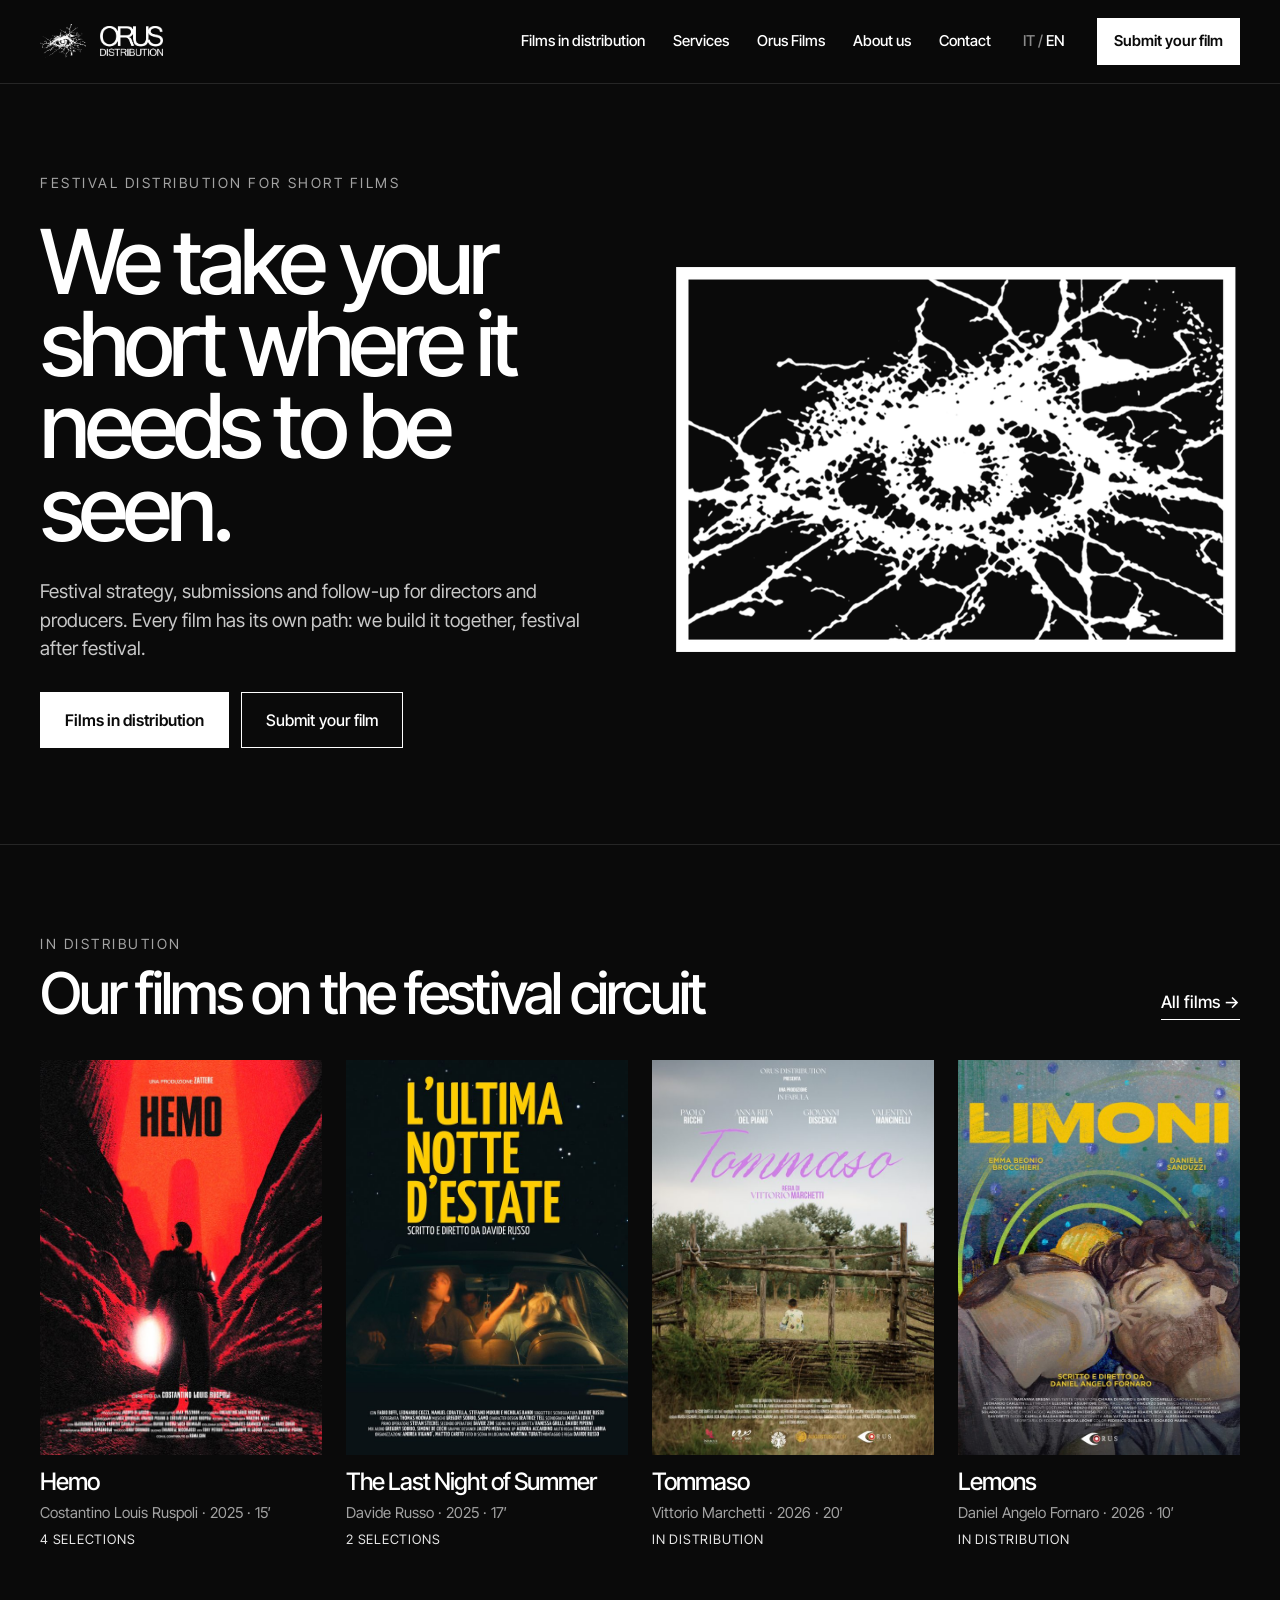
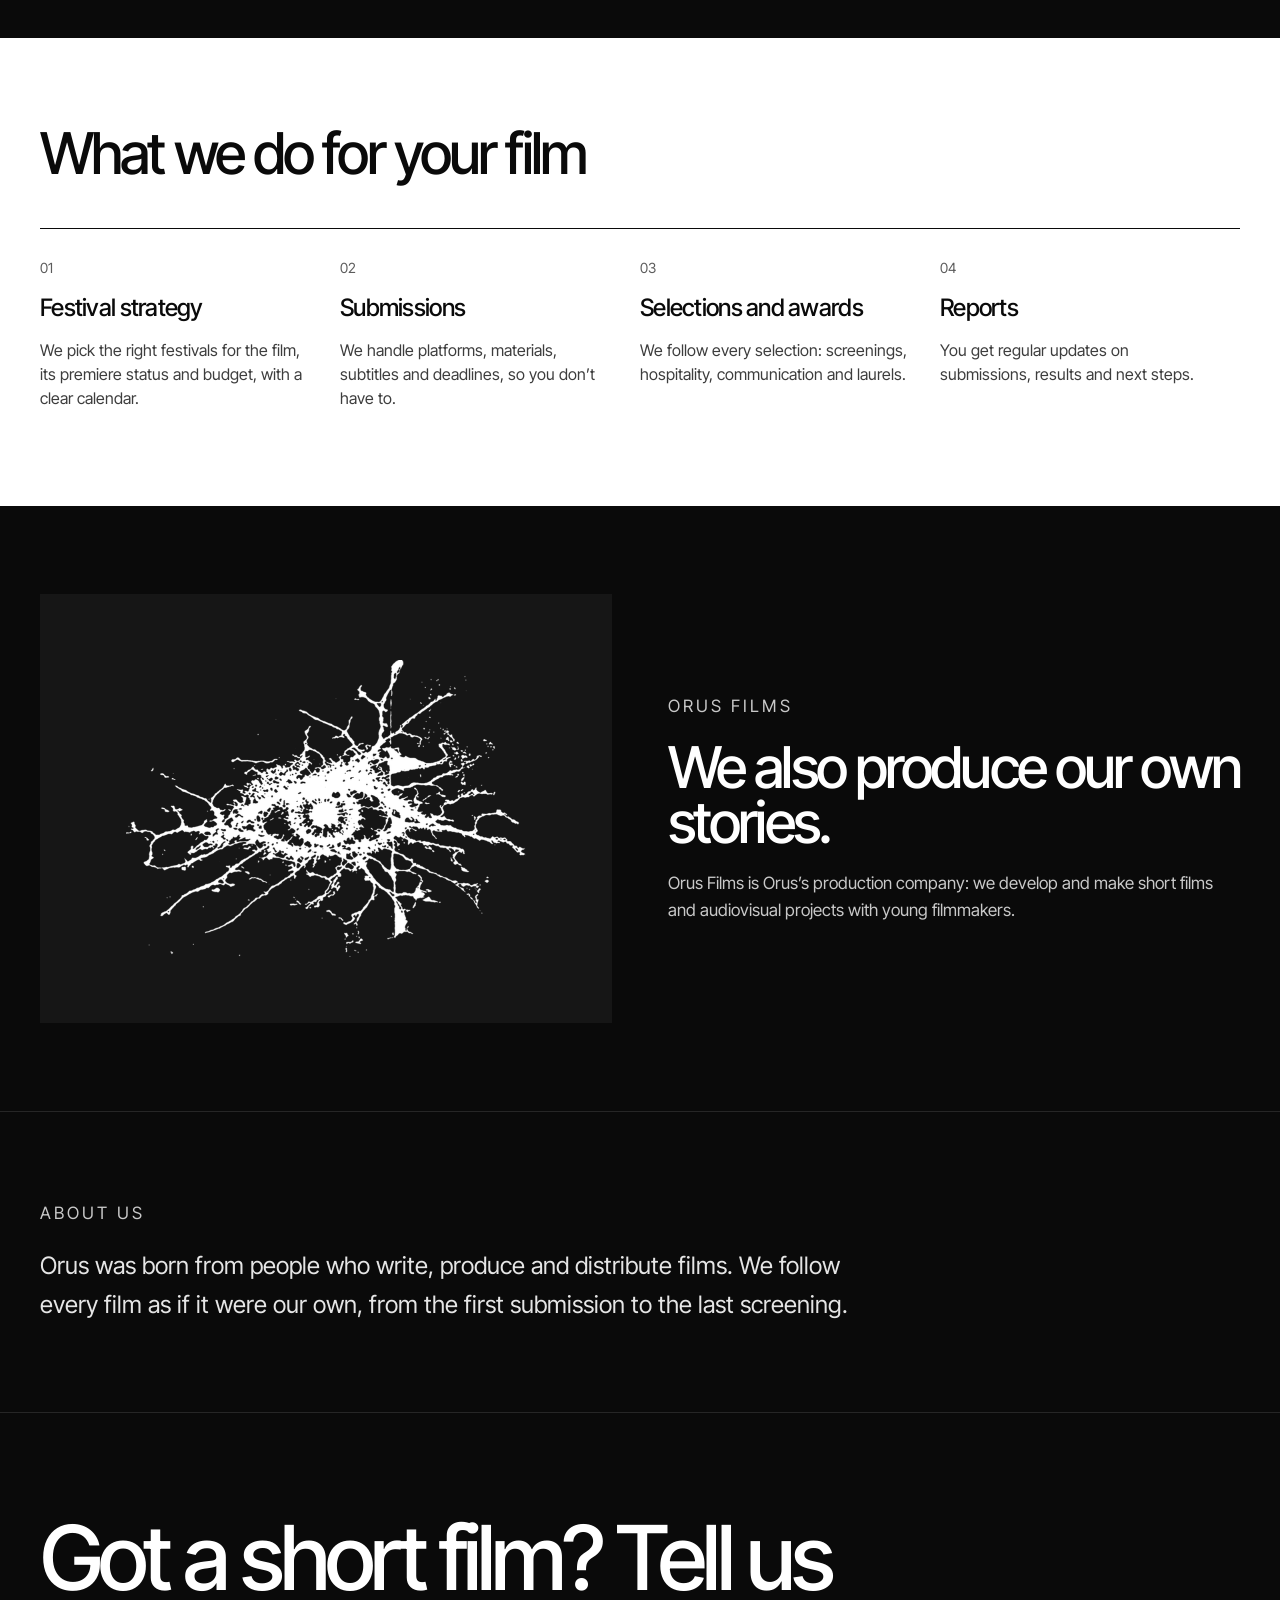
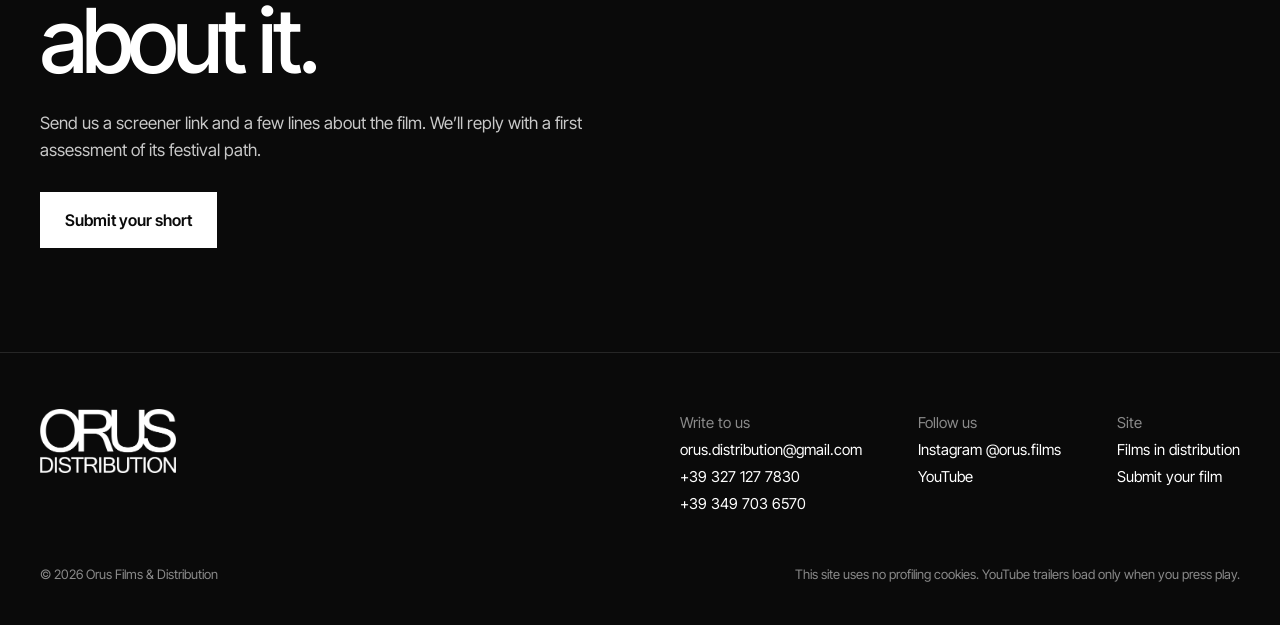
==== index.html @ bb4583cf "Add files via upload" ====
<!DOCTYPE html>
<html lang="it">
<head>
<meta charset="utf-8">
<meta name="viewport" content="width=device-width, initial-scale=1">
<title>Orus Distribution – Distribuzione festivaliera di cortometraggi</title>
<meta name="description" content="Orus Distribution accompagna i cortometraggi nei festival in Italia e all’estero: strategia, iscrizioni, selezioni e report.">
<meta property="og:title" content="Orus Distribution – Distribuzione festivaliera di cortometraggi">
<meta property="og:description" content="Orus Distribution accompagna i cortometraggi nei festival in Italia e all’estero: strategia, iscrizioni, selezioni e report.">
<meta property="og:image" content="img/anteprima-social.jpg">
<meta property="og:type" content="website">
<meta name="theme-color" content="#0A0A0A">
<link rel="icon" href="img/icona.png">
<link rel="apple-touch-icon" href="img/apple-touch-icon.png">
<link rel="preconnect" href="https://fonts.googleapis.com">
<link rel="preconnect" href="https://fonts.gstatic.com" crossorigin>
<link href="https://fonts.googleapis.com/css2?family=Inter+Tight:wght@400;500;600&display=swap" rel="stylesheet">
<link rel="stylesheet" href="css/stile.css">
<script src="js/sito.js" defer></script>
</head>
<body>
<header class="testata">
  <div class="contenitore">
    <a class="marchio" href="index.html" aria-label="Orus Distribution, home">
      <img class="occhio" src="img/occhio.png" alt="">
      <img class="scritta" src="img/logo-scritta.png" alt="Orus Distribution">
    </a>
    <button class="apri-menu" type="button" aria-expanded="false" aria-controls="menu" data-t="menu">Menu</button>
    <nav class="menu" id="menu" aria-label="Menu principale">
      <a href="progetti.html" data-t="menu_progetti">Progetti in distribuzione</a>
      <a href="index.html#servizi" data-t="menu_servizi">Servizi</a>
      <a href="index.html#orus-films" data-t="menu_films">Orus Films</a>
      <a href="index.html#chi-siamo" data-t="menu_chi">Chi siamo</a>
      <a href="#contatti" data-t="menu_contatti">Contatti</a>
      <button class="lingua" type="button"><b>IT</b> / EN</button>
      <a class="pulsante piccolo" href="https://docs.google.com/forms/d/e/1FAIpQLSfGQFNwrbSfHFvVYClT97Hg_4LafMhqb1AuNEmvhgbYvV4lTQ/viewform" target="_blank" rel="noopener" data-t="menu_invia">Invia il tuo corto</a>
    </nav>
  </div>
</header>

<main>
  <section class="contenitore apertura">
    <div class="testi">
      <p class="occhiello" data-t="home_occhiello">Distribuzione festivaliera di cortometraggi</p>
      <h1 class="titolo-xl" data-t="home_titolo">Portiamo il tuo corto dove deve essere visto.</h1>
      <p class="testo-grande" data-t="home_testo">Strategia festival, iscrizioni e follow-up per registi e produzioni.</p>
      <div class="pulsanti">
        <a class="pulsante" href="progetti.html" data-t="menu_progetti">Progetti in distribuzione</a>
        <a class="pulsante vuoto" href="https://docs.google.com/forms/d/e/1FAIpQLSfGQFNwrbSfHFvVYClT97Hg_4LafMhqb1AuNEmvhgbYvV4lTQ/viewform" target="_blank" rel="noopener" data-t="menu_invia">Invia il tuo corto</a>
      </div>
    </div>
    <img class="logo" src="img/logo-riquadro.png" alt="Logo Orus">
  </section>

  <section class="sezione">
    <div class="contenitore">
      <div class="intestazione-griglia">
        <div>
          <p class="occhiello" data-t="home_in_distr">In distribuzione</p>
          <h2 class="titolo-l" data-t="home_in_distr_titolo">I nostri film nei festival</h2>
        </div>
        <a class="link-sottolineato" href="progetti.html" data-t="home_tutti">Tutti i progetti →</a>
      </div>
      <div class="griglia" id="progetti-home"></div>
    </div>
  </section>

  <section class="sezione chiara" id="servizi">
    <div class="contenitore">
      <h2 class="titolo-l" style="max-width:900px" data-t="servizi_titolo">Cosa facciamo per il tuo film</h2>
      <div class="servizi">
        <div><span>01</span><h3 data-t="s1_t">Strategia festival</h3><p data-t="s1_p"></p></div>
        <div><span>02</span><h3 data-t="s2_t">Iscrizioni</h3><p data-t="s2_p"></p></div>
        <div><span>03</span><h3 data-t="s3_t">Selezioni e premi</h3><p data-t="s3_p"></p></div>
        <div><span>04</span><h3 data-t="s4_t">Report</h3><p data-t="s4_p"></p></div>
      </div>
    </div>
  </section>

  <section class="sezione" id="orus-films" style="border-top:0">
    <div class="contenitore due-colonne">
      <div class="riquadro-logo"><img src="img/occhio.png" alt=""></div>
      <div class="colonna">
        <p class="occhiello">Orus Films</p>
        <h2 class="titolo-l" data-t="films_titolo">Produciamo anche le nostre storie.</h2>
        <p data-t="films_testo"></p>
      </div>
    </div>
  </section>

  <section class="sezione" id="chi-siamo">
    <div class="contenitore"><div class="colonna" style="max-width:900px">
      <p class="occhiello" data-t="chi_titolo">Chi siamo</p>
      <p class="testo-grande" style="max-width:820px;font-size:24px;color:#E5E5E5" data-t="chi_testo"></p>
    </div></div>
  </section>

  <section class="sezione">
    <div class="contenitore colonna" style="gap:28px;padding-top:104px;padding-bottom:104px">
      <h2 class="titolo-xl" style="max-width:1000px" data-t="invia_titolo">Hai un cortometraggio? Raccontacelo.</h2>
      <p class="testo-grande" data-t="invia_testo"></p>
      <div><a class="pulsante" href="https://docs.google.com/forms/d/e/1FAIpQLSfGQFNwrbSfHFvVYClT97Hg_4LafMhqb1AuNEmvhgbYvV4lTQ/viewform" target="_blank" rel="noopener" data-t="invia_pulsante">Proponi il tuo corto</a></div>
    </div>
  </section>
</main>
<footer class="piede" id="contatti">
  <div class="contenitore">
    <div class="righe">
      <img class="logo-piede" src="img/logo-scritta.png" alt="Orus Distribution">
      <div class="colonne">
        <div>
          <span class="etichetta" data-t="piede_scrivici">Scrivici</span>
          <a href="mailto:orus.distribution@gmail.com">orus.distribution@gmail.com</a>
          <a href="tel:+393271277830">+39 327 127 7830</a>
          <a href="tel:+393497036570">+39 349 703 6570</a>
        </div>
        <div>
          <span class="etichetta" data-t="piede_seguici">Seguici</span>
          <a href="https://www.instagram.com/orus.films/" target="_blank" rel="noopener">Instagram @orus.films</a>
          <a href="https://www.youtube.com/@orusfilmaking8662" target="_blank" rel="noopener">YouTube</a>
        </div>
        <div>
          <span class="etichetta" data-t="piede_sito">Sito</span>
          <a href="progetti.html" data-t="menu_progetti">Progetti in distribuzione</a>
          <a href="https://docs.google.com/forms/d/e/1FAIpQLSfGQFNwrbSfHFvVYClT97Hg_4LafMhqb1AuNEmvhgbYvV4lTQ/viewform" target="_blank" rel="noopener" data-t="menu_invia">Invia il tuo corto</a>
        </div>
      </div>
    </div>
    <div class="fondo">
      <span>© <span id="anno">2026</span> Orus Films &amp; Distribution</span>
      <span data-t="piede_cookie">Questo sito non usa cookie di profilazione. I trailer YouTube si caricano solo se premi play.</span>
    </div>
  </div>
</footer>
</body>
</html>
---- css/stile.css ----
/* ===== Orus Distribution – stile del sito =====
   Colori e font: si cambiano qui sotto, in :root */
:root {
  --nero: #0A0A0A;
  --bianco: #FFFFFF;
  --grigio-testo: #C8C8C8;
  --grigio-chiaro: #A3A3A3;
  --grigio-scuro: #8A8A8A;
  --bordo: #262626;
  --riquadro: #161616;
  --font: 'Inter Tight', 'Microsoft Sans Serif', Arial, sans-serif;
  --larghezza: 1320px;
}

* { box-sizing: border-box; }
html { scroll-behavior: smooth; }
body { margin: 0; background: var(--nero); color: var(--bianco); font-family: var(--font); font-size: 17px; line-height: 1.5; -webkit-font-smoothing: antialiased; }
img { max-width: 100%; display: block; }
a { color: var(--bianco); text-decoration: none; }
a:hover { color: #BDBDBD; }
a:focus-visible, button:focus-visible { outline: 2px solid var(--bianco); outline-offset: 3px; }
.contenitore { max-width: var(--larghezza); margin: 0 auto; padding-left: 40px; padding-right: 40px; }
.nascosto { display: none !important; }

/* Testata */
.testata { border-bottom: 1px solid var(--bordo); position: sticky; top: 0; background: rgba(10,10,10,.94); backdrop-filter: blur(8px); z-index: 10; }
.testata .contenitore { display: flex; align-items: center; justify-content: space-between; gap: 20px; padding-top: 18px; padding-bottom: 18px; }
.marchio { display: flex; align-items: center; gap: 14px; }
.marchio img.occhio { height: 34px; width: auto; }
.marchio img.scritta { height: 30px; width: auto; }
.menu { display: flex; align-items: center; gap: 28px; font-size: 15px; font-weight: 500; }
.menu a.attivo { border-bottom: 1px solid var(--bianco); padding-bottom: 2px; }
.lingua { background: none; border: 0; color: var(--grigio-scuro); font: inherit; cursor: pointer; padding: 10px 4px; min-height: 44px; }
.lingua b { color: var(--bianco); font-weight: 500; }
.apri-menu { display: none; background: none; border: 1px solid #404040; color: var(--bianco); font: inherit; font-size: 15px; padding: 10px 14px; min-height: 44px; cursor: pointer; }

/* Pulsanti */
.pulsante { display: inline-block; background: var(--bianco); color: var(--nero); padding: 15px 24px; font-size: 16px; font-weight: 600; border: 1px solid var(--bianco); }
.pulsante:hover { background: #E5E5E5; color: var(--nero); }
.pulsante.vuoto { background: transparent; color: var(--bianco); font-weight: 500; }
.pulsante.vuoto:hover { background: var(--bianco); color: var(--nero); }
.pulsante.piccolo { padding: 11px 16px; font-size: 15px; }
.link-sottolineato { border-bottom: 1px solid var(--bianco); padding-bottom: 4px; font-weight: 500; }

/* Titoli */
.occhiello { margin: 0; font-size: 14px; letter-spacing: .18em; text-transform: uppercase; color: var(--grigio-chiaro); }
.titolo-xl { margin: 0; font-size: clamp(44px, 7vw, 104px); line-height: .92; font-weight: 500; letter-spacing: -.055em; }
.titolo-l { margin: 0; font-size: clamp(34px, 4.5vw, 64px); line-height: .95; font-weight: 500; letter-spacing: -.05em; }
.titolo-m { margin: 0; font-size: 32px; line-height: 1.1; font-weight: 500; letter-spacing: -.04em; }
.testo-grande { margin: 0; max-width: 600px; font-size: 19px; line-height: 1.5; color: var(--grigio-testo); }

/* Sezioni */
.sezione { border-top: 1px solid var(--bordo); }
.sezione > .contenitore { padding-top: 88px; padding-bottom: 88px; }
.sezione.chiara { background: var(--bianco); color: var(--nero); border-top: 0; }
.sezione.chiara a { color: var(--nero); }

/* Apertura Home */
.apertura { display: grid; grid-template-columns: repeat(auto-fit, minmax(min(100%, 440px), 1fr)); gap: 64px; align-items: center; padding-top: 88px; padding-bottom: 96px; }
.apertura .testi { display: flex; flex-direction: column; gap: 28px; }
.apertura .logo { width: 100%; max-width: 560px; margin: 0 auto; }
.pulsanti { display: flex; flex-wrap: wrap; gap: 12px; }

/* Griglia progetti */
.intestazione-griglia { display: flex; flex-wrap: wrap; justify-content: space-between; align-items: flex-end; gap: 20px; margin-bottom: 40px; }
.intestazione-griglia > div { display: flex; flex-direction: column; gap: 12px; }
.griglia { display: grid; grid-template-columns: repeat(auto-fill, minmax(min(100%, 260px), 1fr)); gap: 48px 24px; }
.scheda { display: flex; flex-direction: column; gap: 14px; }
.scheda .locandina { width: 100%; aspect-ratio: 5 / 7; object-fit: cover; background: var(--riquadro); transition: opacity .2s; }
.scheda:hover .locandina { opacity: .85; }
.senza-locandina { width: 100%; aspect-ratio: 5 / 7; background: var(--riquadro); display: flex; flex-direction: column; align-items: center; justify-content: center; gap: 18px; padding: 24px; text-align: center; }
.senza-locandina img { width: 55%; opacity: .14; }
.senza-locandina span { font-size: 28px; font-weight: 500; letter-spacing: -.04em; line-height: 1.05; }
.scheda h3 { margin: 0; font-size: 24px; font-weight: 500; letter-spacing: -.04em; line-height: 1.1; }
.scheda p { margin: 0; font-size: 15px; color: var(--grigio-chiaro); }
.scheda .riconoscimenti { font-size: 13px; letter-spacing: .06em; text-transform: uppercase; color: #E5E5E5; }
.filtri { display: flex; flex-wrap: wrap; gap: 8px; margin-bottom: 36px; }
.filtri button { background: transparent; color: var(--bianco); border: 1px solid #404040; padding: 10px 16px; font: inherit; font-size: 14px; min-height: 44px; cursor: pointer; }
.filtri button[aria-pressed="true"] { background: var(--bianco); color: var(--nero); border-color: var(--bianco); font-weight: 600; }

/* Servizi */
.servizi { display: grid; grid-template-columns: repeat(auto-fit, minmax(min(100%, 250px), 1fr)); border-top: 1px solid var(--nero); margin-top: 48px; }
.servizi div { padding: 28px 24px 8px 0; display: flex; flex-direction: column; gap: 12px; }
.servizi span { font-size: 14px; color: #5C5C5C; }
.servizi h3 { margin: 0; font-size: 24px; font-weight: 500; letter-spacing: -.03em; }
.servizi p { margin: 0; font-size: 16px; color: #3D3D3D; }

.due-colonne { display: grid; grid-template-columns: repeat(auto-fit, minmax(min(100%, 420px), 1fr)); gap: 56px; align-items: center; }
.due-colonne.in-alto { align-items: start; }
.riquadro-logo { aspect-ratio: 4 / 3; background: var(--riquadro); display: flex; align-items: center; justify-content: center; }
.riquadro-logo img { width: 70%; }
.colonna { display: flex; flex-direction: column; gap: 20px; }
.colonna p { margin: 0; font-size: 17px; line-height: 1.6; color: var(--grigio-testo); }

/* Profilo progetto */
.indietro { display: inline-block; padding-top: 32px; font-size: 15px; color: var(--grigio-chiaro); }
.profilo-apertura { display: flex; flex-wrap: wrap; gap: 56px; align-items: flex-start; padding-top: 32px; padding-bottom: 88px; }
.profilo-apertura .locandina-grande { flex: 1 1 300px; max-width: 460px; width: 100%; }
.profilo-apertura .senza-locandina { flex: 1 1 300px; max-width: 460px; }
.profilo-apertura .testi { flex: 999 1 480px; min-width: 0; display: flex; flex-direction: column; gap: 22px; }
.profilo-titolo { margin: 0; font-size: clamp(56px, 9vw, 150px); line-height: .86; font-weight: 500; letter-spacing: -.06em; }
.profilo-titolo.lungo { font-size: clamp(44px, 6vw, 96px); line-height: .92; }
.dati { display: flex; flex-wrap: wrap; gap: 8px 28px; font-size: 15px; color: var(--grigio-chiaro); }
.elenco-festival { border-top: 1px solid #333; margin-top: 24px; }
.elenco-festival div { display: flex; flex-wrap: wrap; justify-content: space-between; gap: 12px; padding: 20px 0; border-bottom: 1px solid #333; font-size: 18px; }
.elenco-festival span:first-child { font-weight: 500; }
.elenco-festival span:last-child { color: var(--grigio-chiaro); }
dl.scheda-tecnica { margin: 0; display: grid; grid-template-columns: auto 1fr; gap: 10px 24px; font-size: 16px; line-height: 1.4; }
dl.scheda-tecnica dt { color: var(--grigio-scuro); }
dl.scheda-tecnica dd { margin: 0; }

/* Trailer YouTube: si carica solo al clic */
.video { position: relative; aspect-ratio: 16 / 9; background: var(--riquadro); margin-top: 24px; overflow: hidden; }
.video button { position: absolute; inset: 0; width: 100%; height: 100%; border: 0; padding: 0; background: transparent; cursor: pointer; }
.video button img { width: 100%; height: 100%; object-fit: cover; opacity: .75; }
.video button .play { position: absolute; left: 50%; top: 50%; width: 88px; height: 88px; margin: -44px 0 0 -44px; border-radius: 50%; background: var(--bianco); display: flex; align-items: center; justify-content: center; }
.video iframe { position: absolute; inset: 0; width: 100%; height: 100%; border: 0; }
.video .nota { position: absolute; left: 20px; bottom: 16px; font-size: 12px; letter-spacing: .12em; text-transform: uppercase; color: #E5E5E5; text-shadow: 0 1px 4px #000; pointer-events: none; }

/* Piede */
.piede { border-top: 1px solid var(--bordo); }
.piede .contenitore { padding-top: 56px; padding-bottom: 40px; display: flex; flex-direction: column; gap: 48px; }
.piede .righe { display: flex; flex-wrap: wrap; justify-content: space-between; gap: 40px; }
.piede .logo-piede { height: 64px; width: auto; }
.piede .colonne { display: flex; flex-wrap: wrap; gap: 56px; font-size: 15px; line-height: 1.8; }
.piede .colonne div { display: flex; flex-direction: column; }
.piede .colonne span.etichetta { color: var(--grigio-scuro); }
.piede .fondo { display: flex; flex-wrap: wrap; justify-content: space-between; gap: 12px; font-size: 13px; color: var(--grigio-scuro); }

/* Telefono */
@media (max-width: 900px) {
  .contenitore { padding-left: 20px; padding-right: 20px; }
  .apri-menu { display: inline-block; }
  .menu { display: none; position: absolute; left: 0; right: 0; top: 100%; background: var(--nero); border-bottom: 1px solid var(--bordo); flex-direction: column; align-items: flex-start; gap: 4px; padding: 12px 20px 24px; font-size: 18px; }
  .menu.aperto { display: flex; }
  .menu a { padding: 10px 0; }
  .sezione > .contenitore { padding-top: 64px; padding-bottom: 64px; }
  .apertura { padding-top: 56px; padding-bottom: 64px; gap: 40px; }
  .griglia { grid-template-columns: repeat(2, minmax(0, 1fr)); gap: 32px 14px; }
  .scheda h3 { font-size: 19px; }
  .senza-locandina span { font-size: 20px; }
}
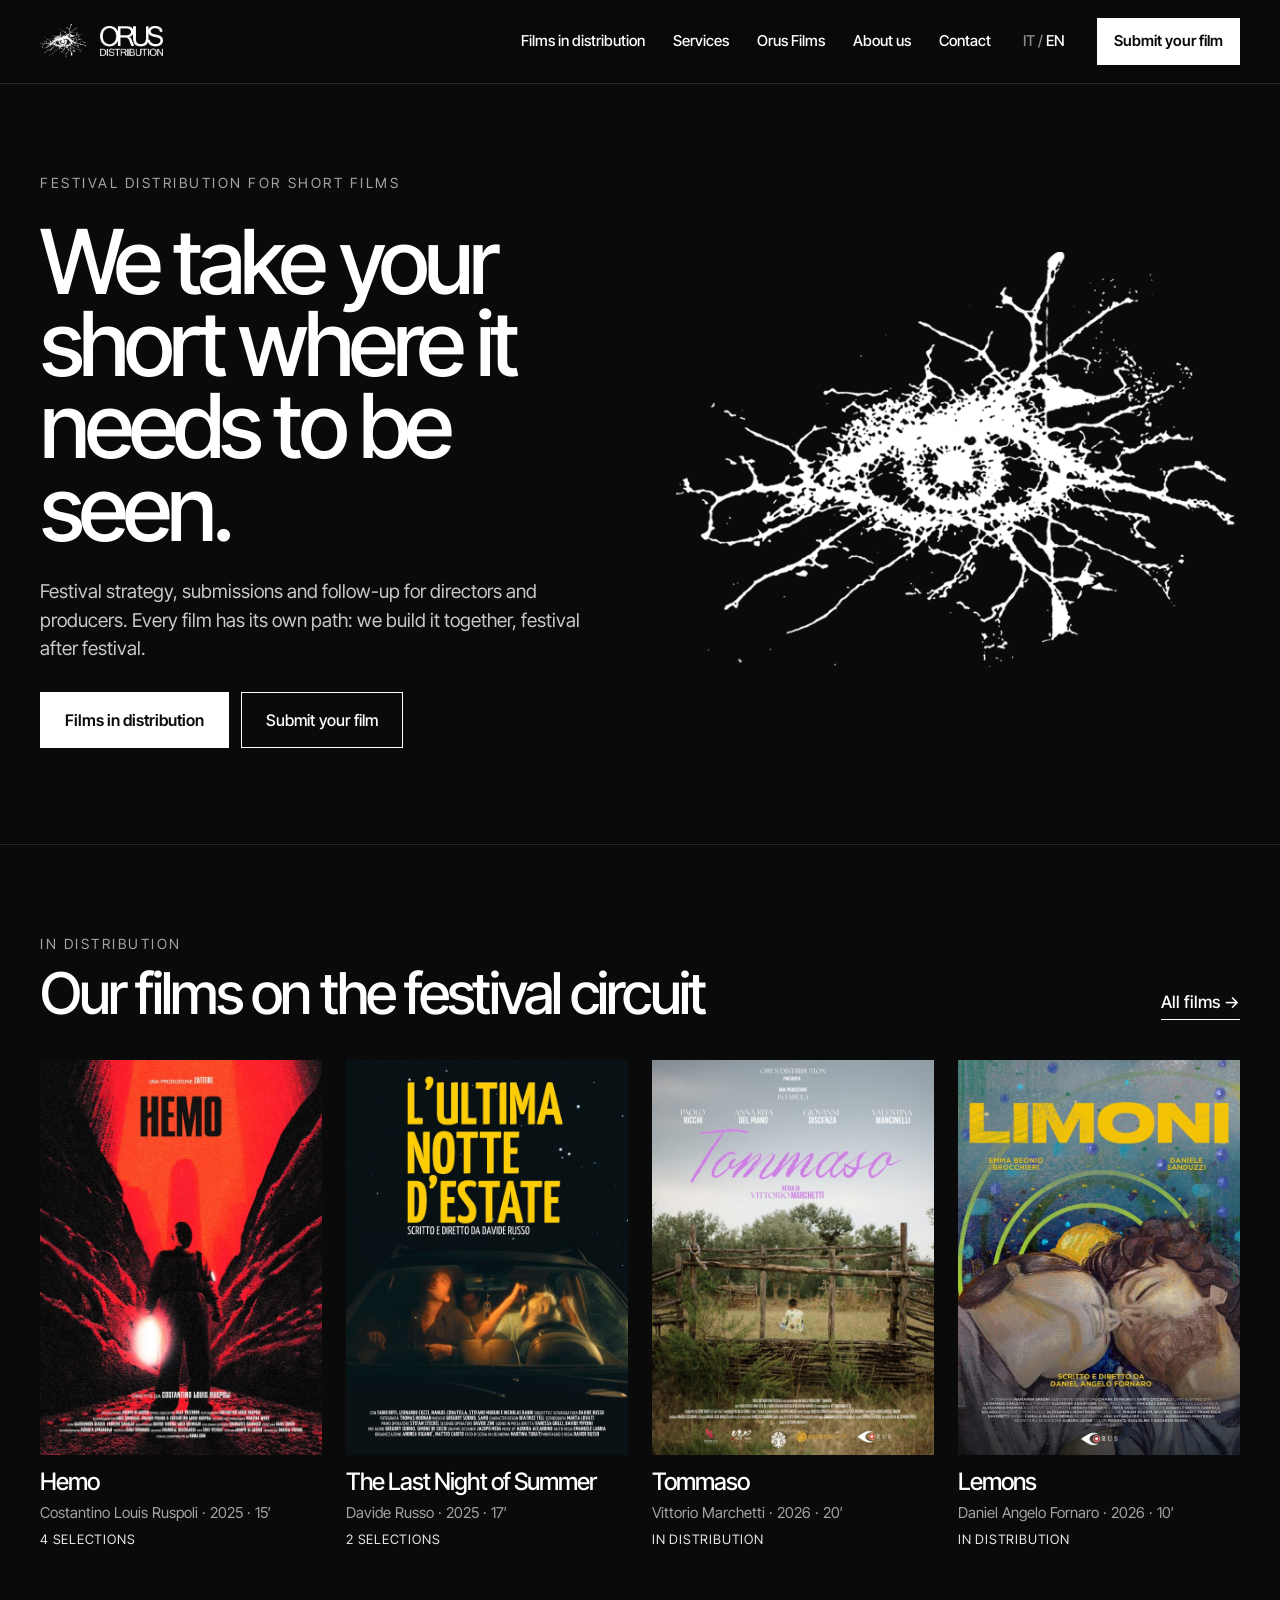
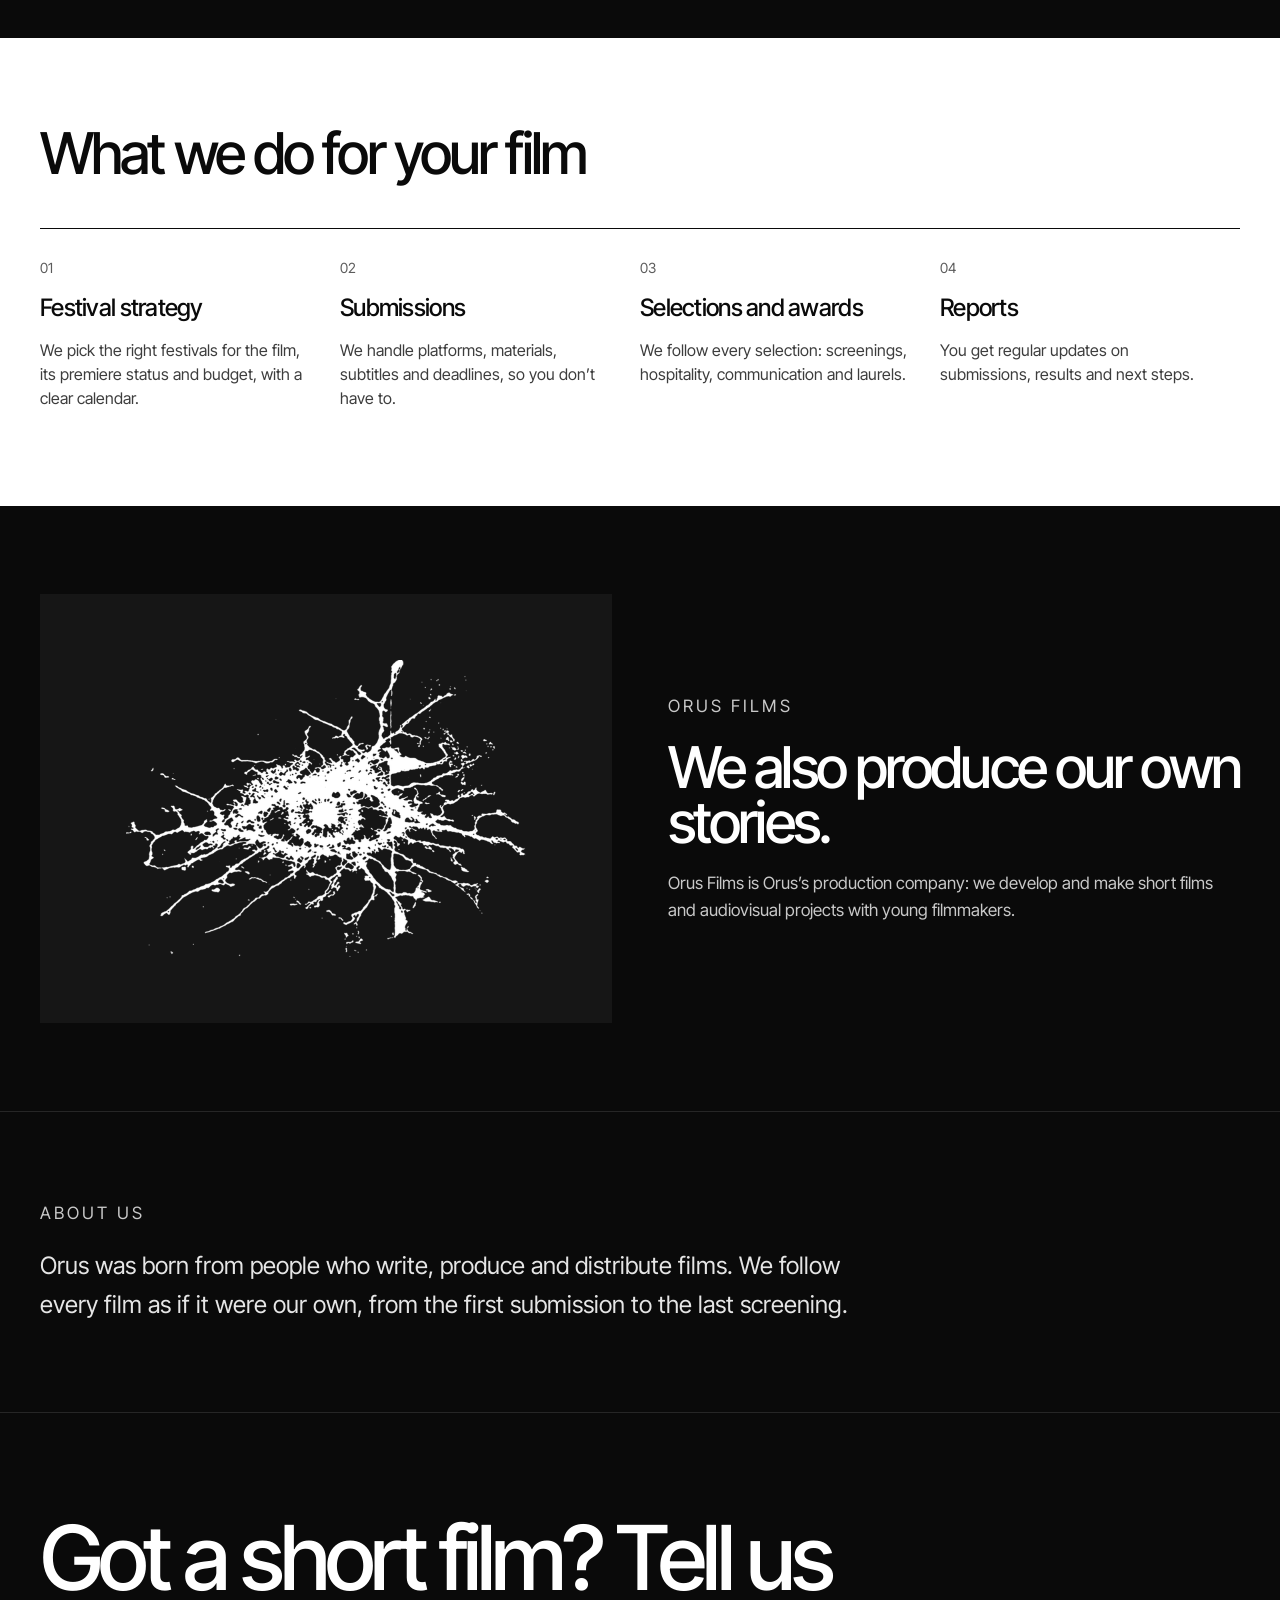
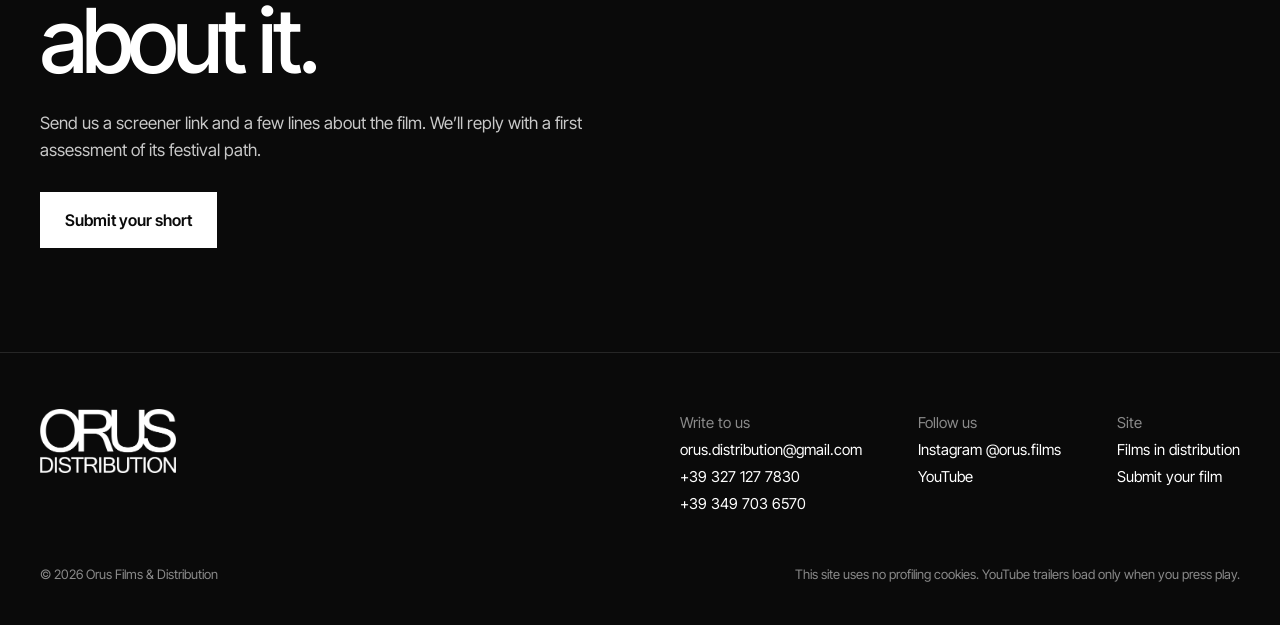
==== commit b0c891ba: "Add files via upload" ====
--- a/index.html
+++ b/index.html
@@ -49,7 +49,7 @@
         <a class="pulsante vuoto" href="https://docs.google.com/forms/d/e/1FAIpQLSfGQFNwrbSfHFvVYClT97Hg_4LafMhqb1AuNEmvhgbYvV4lTQ/viewform" target="_blank" rel="noopener" data-t="menu_invia">Invia il tuo corto</a>
       </div>
     </div>
-    <img class="logo" src="img/logo-riquadro.png" alt="Logo Orus">
+    <img class="logo" src="img/occhio-grande.png" alt="Logo Orus: l’occhio">
   </section>
 
   <section class="sezione">
--- a/css/stile.css
+++ b/css/stile.css
@@ -117,6 +117,16 @@
 .video iframe { position: absolute; inset: 0; width: 100%; height: 100%; border: 0; }
 .video .nota { position: absolute; left: 20px; bottom: 16px; font-size: 12px; letter-spacing: .12em; text-transform: uppercase; color: #E5E5E5; text-shadow: 0 1px 4px #000; pointer-events: none; }
 
+/* Trailer non ancora caricato */
+.video.in-arrivo { display: flex; flex-direction: column; align-items: center; justify-content: center; gap: 20px; border: 1px solid var(--bordo); }
+.video.in-arrivo img { width: 28%; opacity: .12; }
+.video.in-arrivo span { font-size: 13px; letter-spacing: .16em; text-transform: uppercase; color: var(--grigio-chiaro); }
+
+/* Il regista */
+.regista { display: flex; flex-wrap: wrap; gap: 56px; align-items: center; }
+.foto-regista { flex: 0 1 380px; width: 100%; max-width: 380px; aspect-ratio: 4 / 5; object-fit: cover; filter: grayscale(100%); background: var(--riquadro); }
+.regista .colonna { flex: 999 1 420px; min-width: 0; max-width: 720px; }
+
 /* Piede */
 .piede { border-top: 1px solid var(--bordo); }
 .piede .contenitore { padding-top: 56px; padding-bottom: 40px; display: flex; flex-direction: column; gap: 48px; }
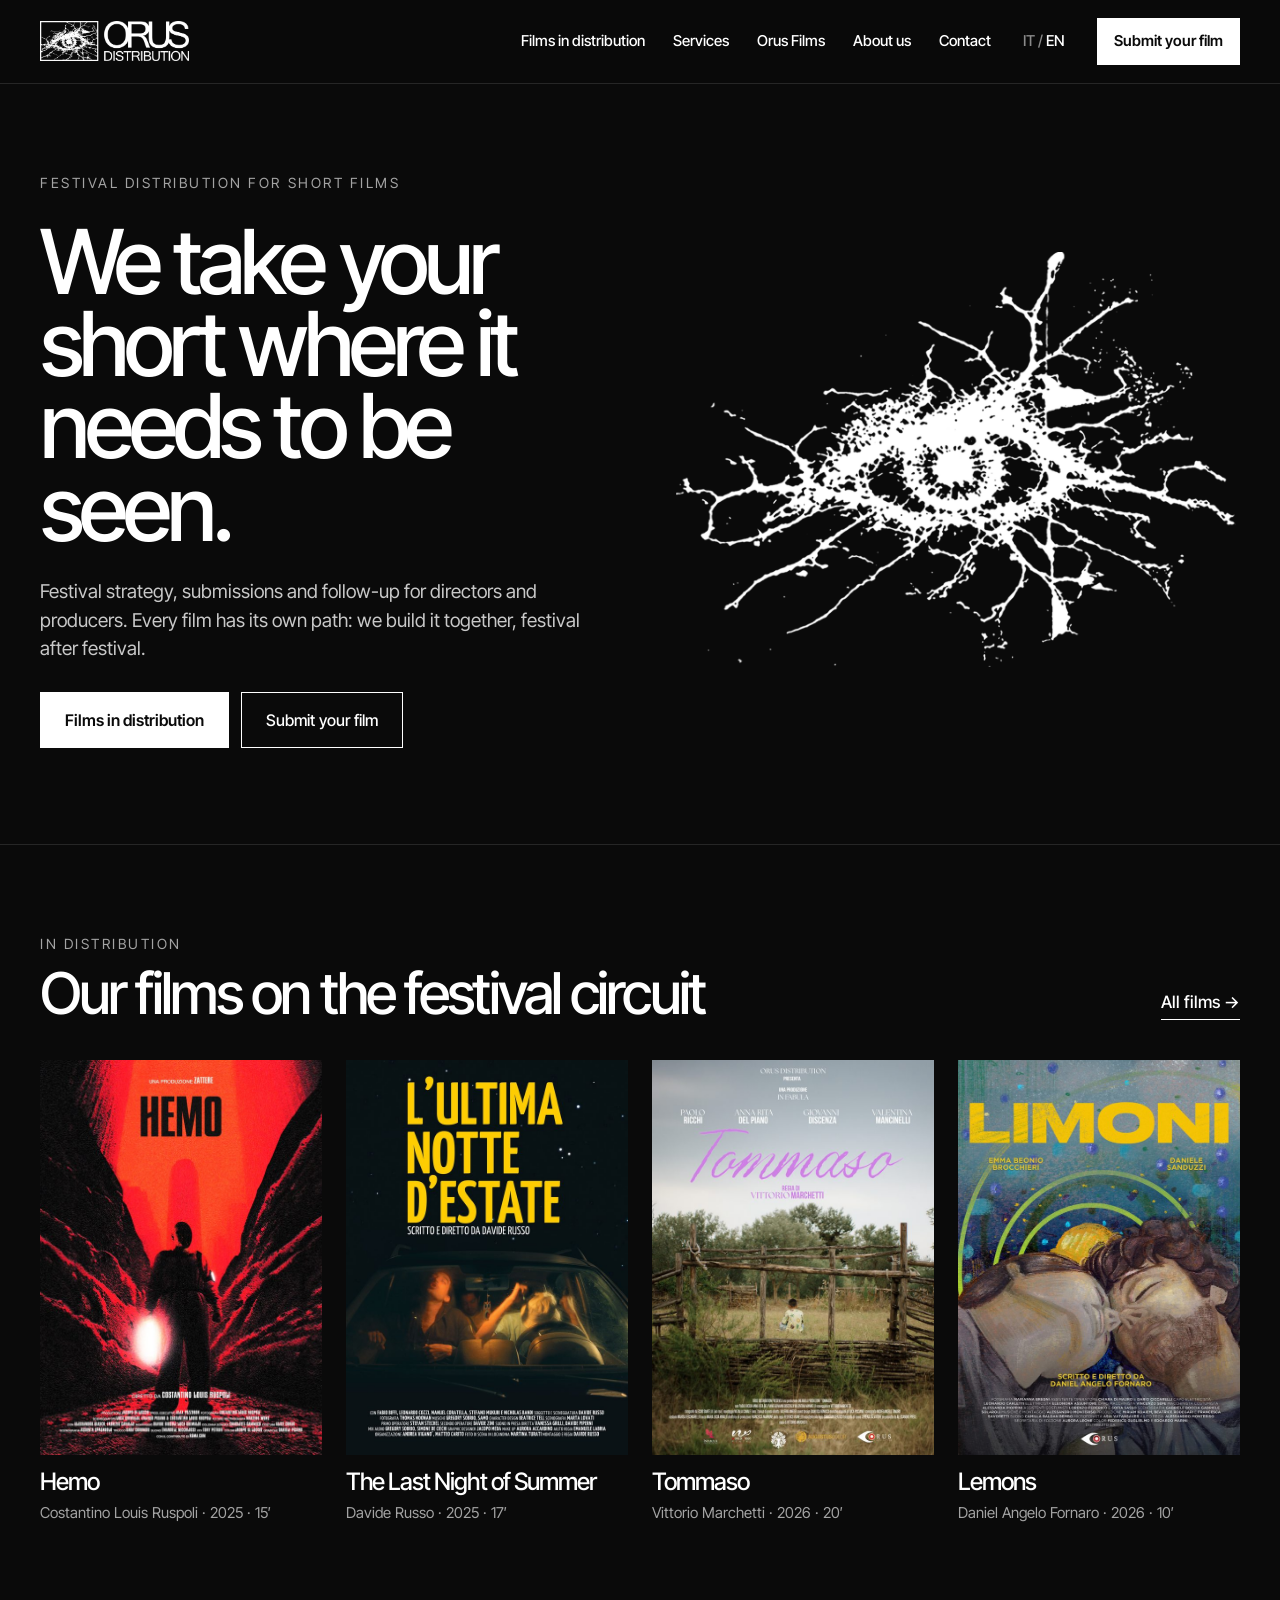
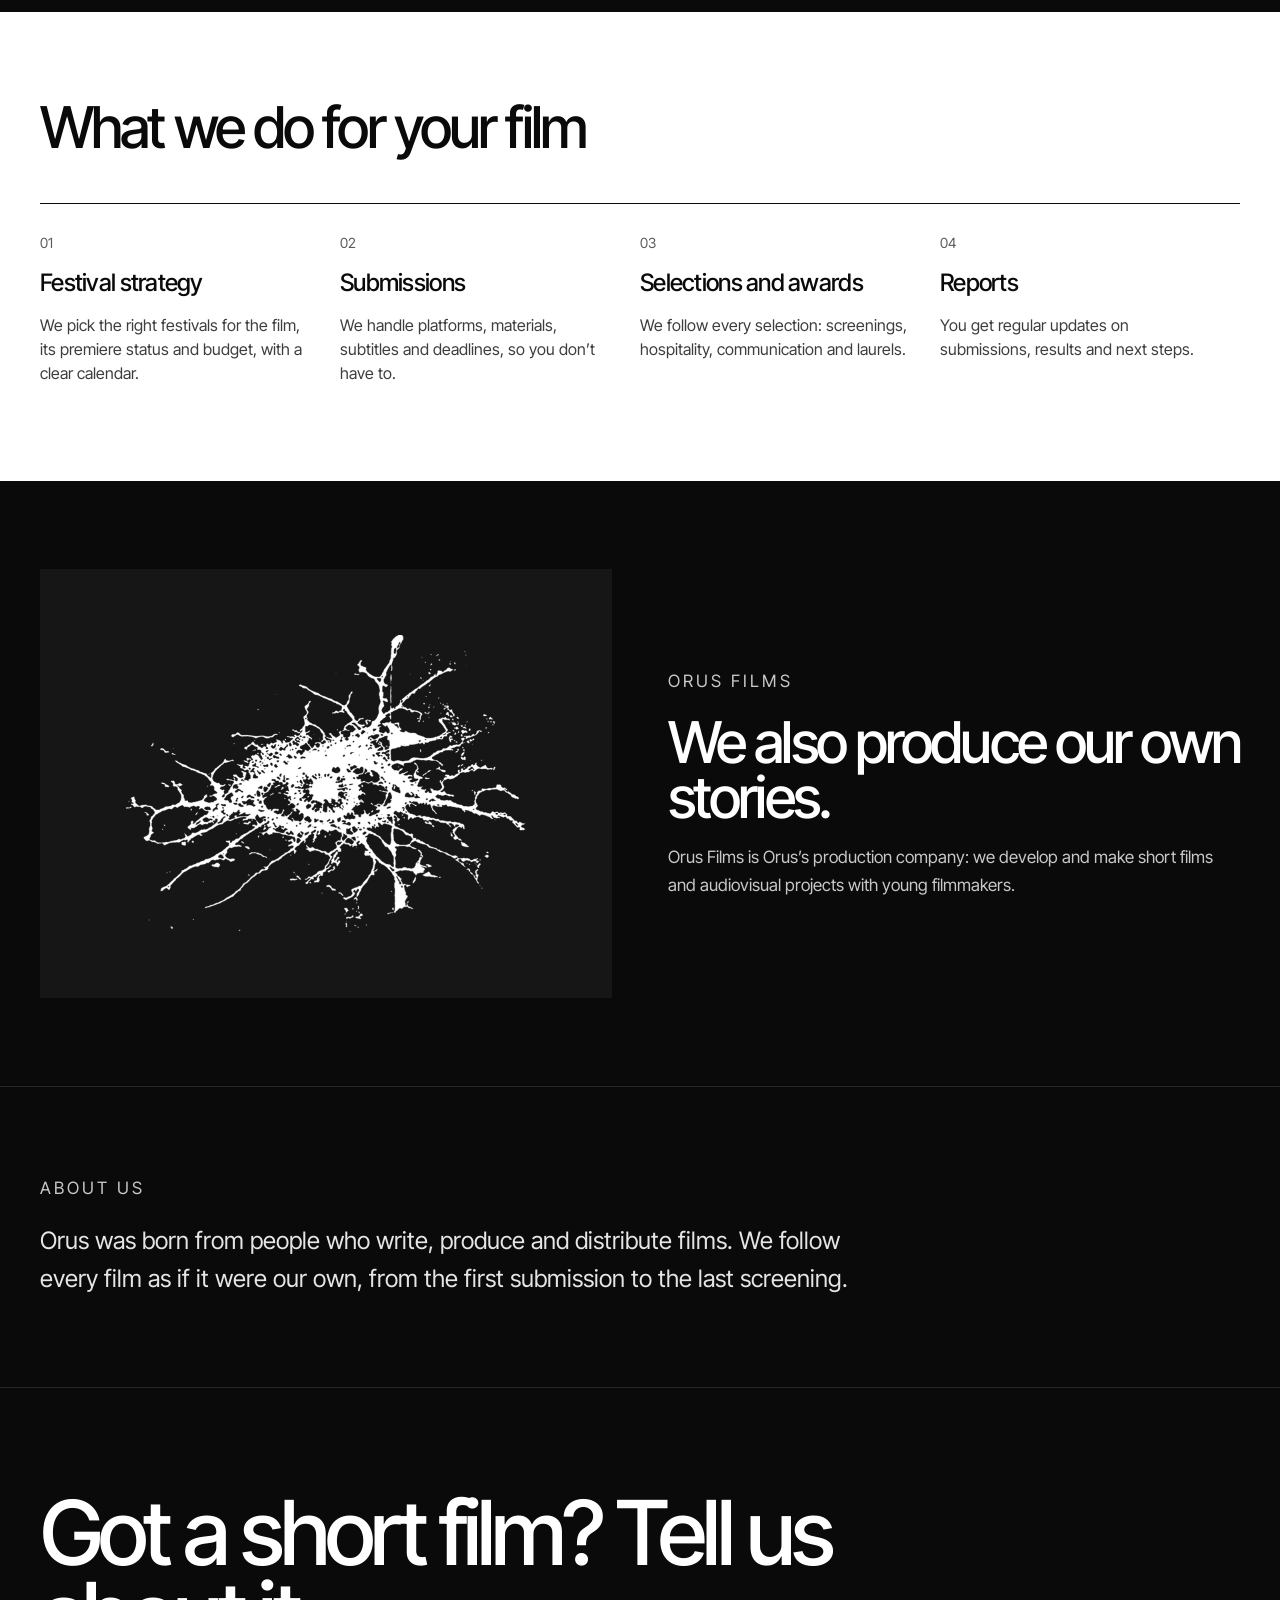
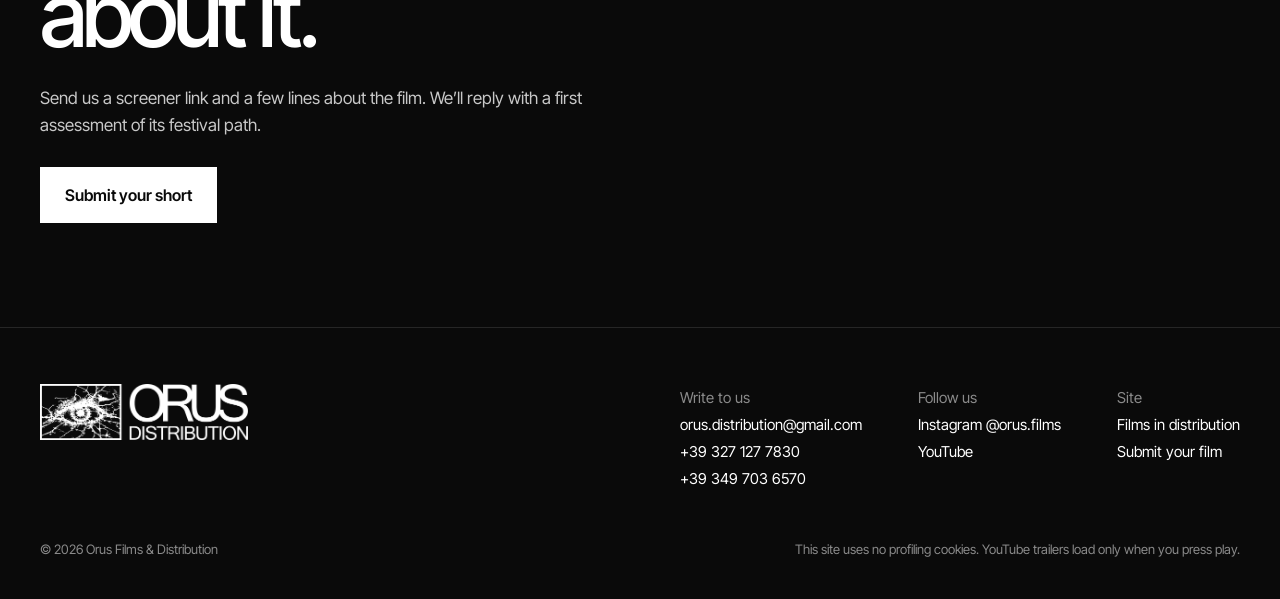
==== commit c94217ba: "Add files via upload" ====
--- a/index.html
+++ b/index.html
@@ -22,8 +22,7 @@
 <header class="testata">
   <div class="contenitore">
     <a class="marchio" href="index.html" aria-label="Orus Distribution, home">
-      <img class="occhio" src="img/occhio.png" alt="">
-      <img class="scritta" src="img/logo-scritta.png" alt="Orus Distribution">
+      <img class="logo-testata" src="img/logo-completo.png" alt="Orus Distribution">
     </a>
     <button class="apri-menu" type="button" aria-expanded="false" aria-controls="menu" data-t="menu">Menu</button>
     <nav class="menu" id="menu" aria-label="Menu principale">
@@ -106,7 +105,7 @@
 <footer class="piede" id="contatti">
   <div class="contenitore">
     <div class="righe">
-      <img class="logo-piede" src="img/logo-scritta.png" alt="Orus Distribution">
+      <img class="logo-piede" src="img/logo-completo.png" alt="Orus Distribution">
       <div class="colonne">
         <div>
           <span class="etichetta" data-t="piede_scrivici">Scrivici</span>
--- a/css/stile.css
+++ b/css/stile.css
@@ -26,8 +26,7 @@
 .testata { border-bottom: 1px solid var(--bordo); position: sticky; top: 0; background: rgba(10,10,10,.94); backdrop-filter: blur(8px); z-index: 10; }
 .testata .contenitore { display: flex; align-items: center; justify-content: space-between; gap: 20px; padding-top: 18px; padding-bottom: 18px; }
 .marchio { display: flex; align-items: center; gap: 14px; }
-.marchio img.occhio { height: 34px; width: auto; }
-.marchio img.scritta { height: 30px; width: auto; }
+.marchio .logo-testata { height: 40px; width: auto; }
 .menu { display: flex; align-items: center; gap: 28px; font-size: 15px; font-weight: 500; }
 .menu a.attivo { border-bottom: 1px solid var(--bianco); padding-bottom: 2px; }
 .lingua { background: none; border: 0; color: var(--grigio-scuro); font: inherit; cursor: pointer; padding: 10px 4px; min-height: 44px; }
@@ -127,11 +126,29 @@
 .foto-regista { flex: 0 1 380px; width: 100%; max-width: 380px; aspect-ratio: 4 / 5; object-fit: cover; filter: grayscale(100%); background: var(--riquadro); }
 .regista .colonna { flex: 999 1 420px; min-width: 0; max-width: 720px; }
 
+/* Profilo: pagina unica in tre fasce */
+.profilo { padding-bottom: 96px; }
+.profilo .indietro { margin-bottom: 32px; }
+.p-apertura { display: grid; grid-template-columns: minmax(0, 5fr) minmax(0, 7fr); gap: 64px; align-items: end; padding-bottom: 72px; border-bottom: 1px solid var(--bordo); }
+.p-apertura .locandina-grande, .p-apertura .senza-locandina { width: 100%; max-width: none; }
+.p-testi { display: flex; flex-direction: column; gap: 22px; padding-bottom: 8px; }
+.p-regia { margin: 0; font-size: 22px; color: #D4D4D4; }
+.p-sinossi { margin: 8px 0 0; max-width: 640px; font-size: 19px; line-height: 1.6; color: #E5E5E5; }
+.p-centro { display: grid; grid-template-columns: minmax(0, 7fr) minmax(0, 5fr); gap: 64px; padding: 72px 0; border-bottom: 1px solid var(--bordo); align-items: start; }
+.p-trailer .video, .p-regista .p-regista-testa { margin-top: 20px; }
+.p-regista { display: flex; flex-direction: column; }
+.p-regista-testa { display: flex; align-items: flex-end; gap: 22px; }
+.p-regista .foto-regista { flex: 0 0 150px; width: 150px; max-width: 150px; }
+.p-regista h2 { margin: 0; font-size: clamp(30px, 3vw, 44px); line-height: .98; font-weight: 500; letter-spacing: -.045em; }
+.p-regista p:not(.occhiello) { margin: 22px 0 0; font-size: 16px; line-height: 1.65; color: var(--grigio-testo); }
+.p-dettagli { display: grid; grid-template-columns: repeat(2, minmax(0, 1fr)); gap: 64px; padding-top: 56px; }
+.p-blocco .scheda-tecnica { margin-top: 20px; font-size: 15px; }
+
 /* Piede */
 .piede { border-top: 1px solid var(--bordo); }
 .piede .contenitore { padding-top: 56px; padding-bottom: 40px; display: flex; flex-direction: column; gap: 48px; }
 .piede .righe { display: flex; flex-wrap: wrap; justify-content: space-between; gap: 40px; }
-.piede .logo-piede { height: 64px; width: auto; }
+.piede .logo-piede { height: 56px; width: auto; }
 .piede .colonne { display: flex; flex-wrap: wrap; gap: 56px; font-size: 15px; line-height: 1.8; }
 .piede .colonne div { display: flex; flex-direction: column; }
 .piede .colonne span.etichetta { color: var(--grigio-scuro); }
@@ -141,6 +158,7 @@
 @media (max-width: 900px) {
   .contenitore { padding-left: 20px; padding-right: 20px; }
   .apri-menu { display: inline-block; }
+  .marchio .logo-testata { height: 34px; }
   .menu { display: none; position: absolute; left: 0; right: 0; top: 100%; background: var(--nero); border-bottom: 1px solid var(--bordo); flex-direction: column; align-items: flex-start; gap: 4px; padding: 12px 20px 24px; font-size: 18px; }
   .menu.aperto { display: flex; }
   .menu a { padding: 10px 0; }
@@ -149,4 +167,9 @@
   .griglia { grid-template-columns: repeat(2, minmax(0, 1fr)); gap: 32px 14px; }
   .scheda h3 { font-size: 19px; }
   .senza-locandina span { font-size: 20px; }
+  .p-apertura, .p-centro, .p-dettagli { grid-template-columns: 1fr; gap: 40px; }
+  .p-apertura { padding-bottom: 48px; }
+  .p-apertura .locandina-grande, .p-apertura .senza-locandina { max-width: 420px; }
+  .p-centro { padding: 48px 0; }
+  .p-regista .foto-regista { flex-basis: 110px; width: 110px; }
 }
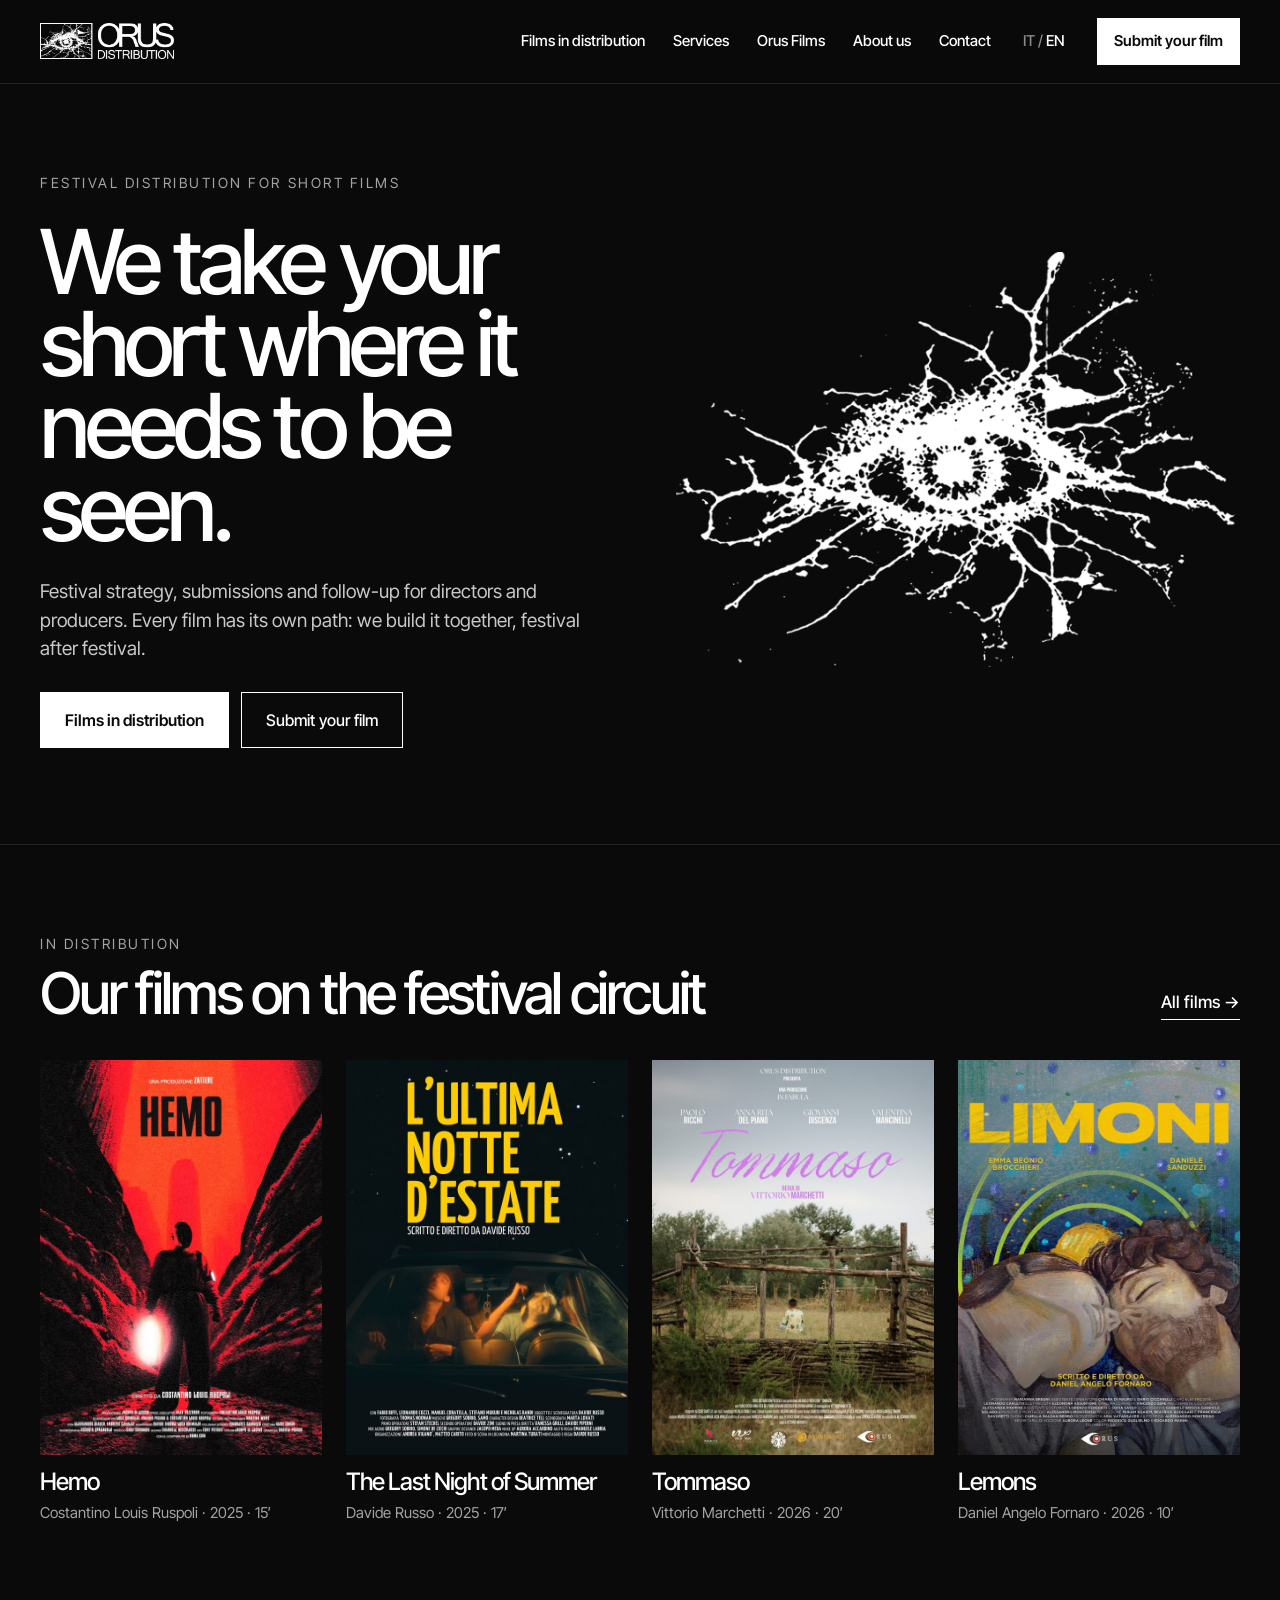
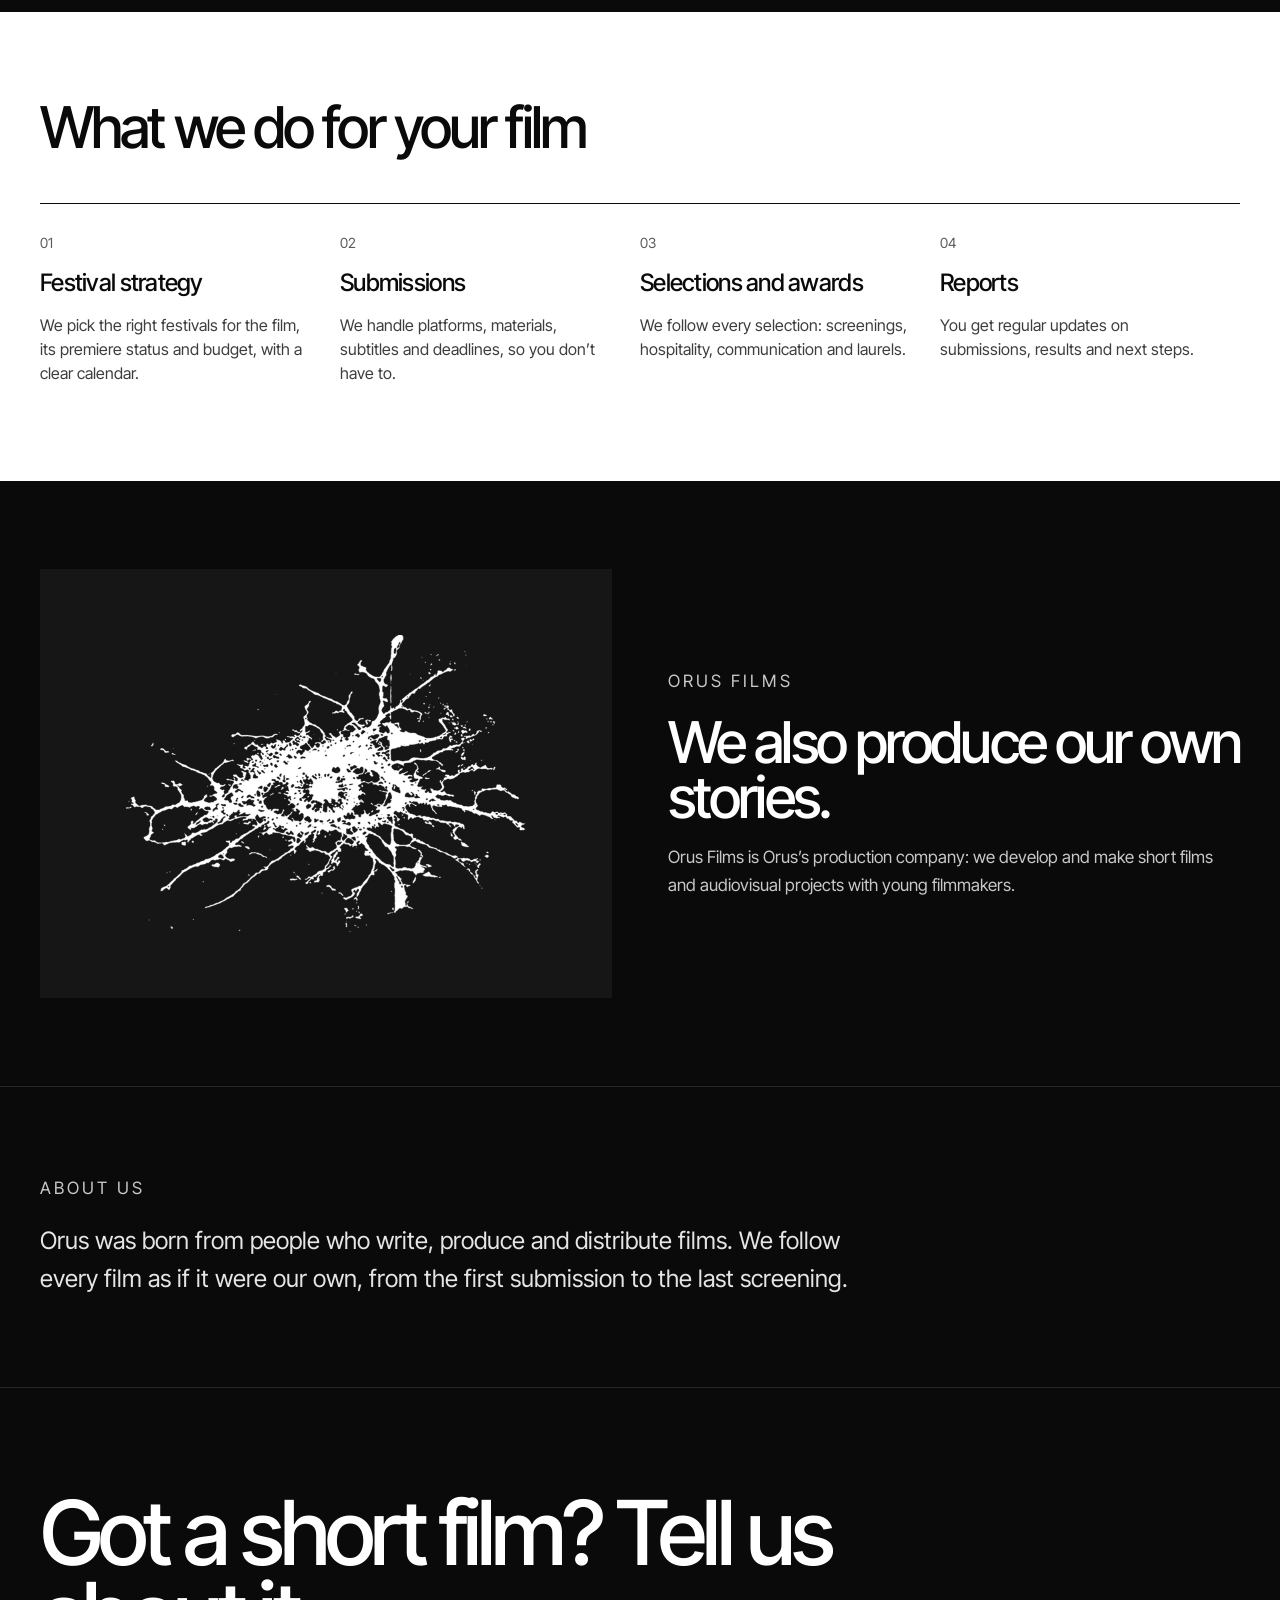
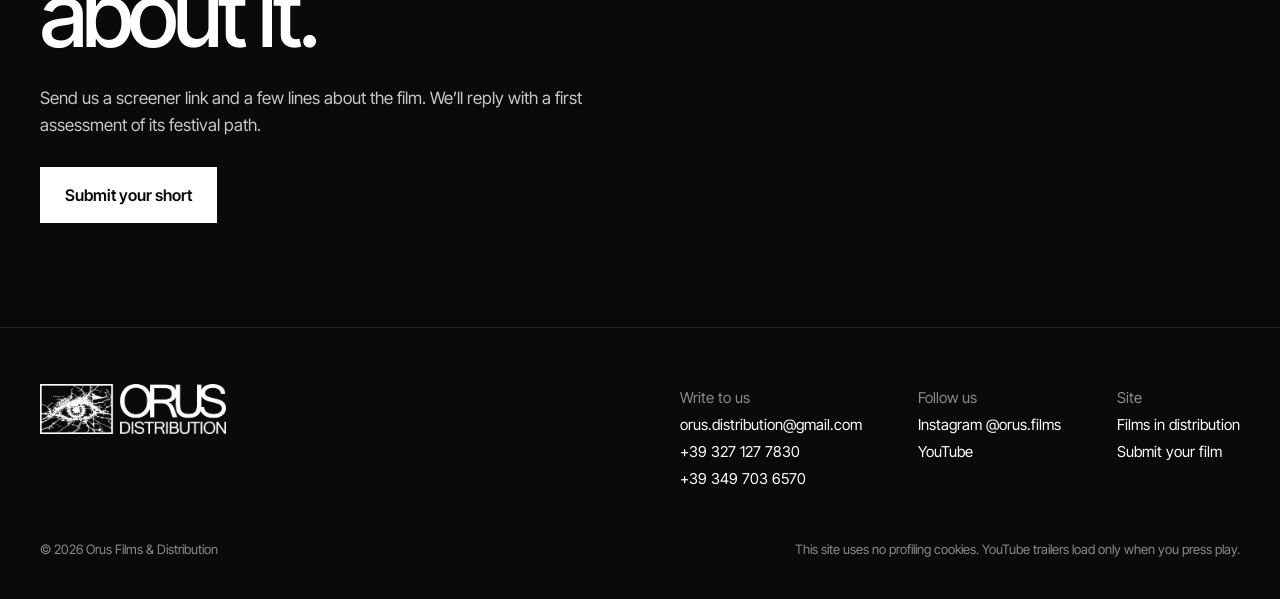
==== commit b6b62235: "Add files via upload" ====
--- a/index.html
+++ b/index.html
@@ -15,14 +15,14 @@
 <link rel="preconnect" href="https://fonts.googleapis.com">
 <link rel="preconnect" href="https://fonts.gstatic.com" crossorigin>
 <link href="https://fonts.googleapis.com/css2?family=Inter+Tight:wght@400;500;600&display=swap" rel="stylesheet">
-<link rel="stylesheet" href="css/stile.css">
-<script src="js/sito.js" defer></script>
+<link rel="stylesheet" href="css/stile.css?v=4">
+<script src="js/sito.js?v=4" defer></script>
 </head>
 <body>
 <header class="testata">
   <div class="contenitore">
     <a class="marchio" href="index.html" aria-label="Orus Distribution, home">
-      <img class="logo-testata" src="img/logo-completo.png" alt="Orus Distribution">
+      <img class="logo-testata" src="img/logo-completo.png" alt="Orus Distribution" width="134" height="36" style="height:36px;width:auto">
     </a>
     <button class="apri-menu" type="button" aria-expanded="false" aria-controls="menu" data-t="menu">Menu</button>
     <nav class="menu" id="menu" aria-label="Menu principale">
@@ -105,7 +105,7 @@
 <footer class="piede" id="contatti">
   <div class="contenitore">
     <div class="righe">
-      <img class="logo-piede" src="img/logo-completo.png" alt="Orus Distribution">
+      <img class="logo-piede" src="img/logo-completo.png" alt="Orus Distribution" width="186" height="50" style="height:50px;width:auto">
       <div class="colonne">
         <div>
           <span class="etichetta" data-t="piede_scrivici">Scrivici</span>
--- a/css/stile.css
+++ b/css/stile.css
@@ -26,7 +26,7 @@
 .testata { border-bottom: 1px solid var(--bordo); position: sticky; top: 0; background: rgba(10,10,10,.94); backdrop-filter: blur(8px); z-index: 10; }
 .testata .contenitore { display: flex; align-items: center; justify-content: space-between; gap: 20px; padding-top: 18px; padding-bottom: 18px; }
 .marchio { display: flex; align-items: center; gap: 14px; }
-.marchio .logo-testata { height: 40px; width: auto; }
+.marchio .logo-testata { height: 36px !important; width: auto; }
 .menu { display: flex; align-items: center; gap: 28px; font-size: 15px; font-weight: 500; }
 .menu a.attivo { border-bottom: 1px solid var(--bianco); padding-bottom: 2px; }
 .lingua { background: none; border: 0; color: var(--grigio-scuro); font: inherit; cursor: pointer; padding: 10px 4px; min-height: 44px; }
@@ -148,7 +148,7 @@
 .piede { border-top: 1px solid var(--bordo); }
 .piede .contenitore { padding-top: 56px; padding-bottom: 40px; display: flex; flex-direction: column; gap: 48px; }
 .piede .righe { display: flex; flex-wrap: wrap; justify-content: space-between; gap: 40px; }
-.piede .logo-piede { height: 56px; width: auto; }
+.piede .logo-piede { height: 50px; width: auto; }
 .piede .colonne { display: flex; flex-wrap: wrap; gap: 56px; font-size: 15px; line-height: 1.8; }
 .piede .colonne div { display: flex; flex-direction: column; }
 .piede .colonne span.etichetta { color: var(--grigio-scuro); }
@@ -158,7 +158,7 @@
 @media (max-width: 900px) {
   .contenitore { padding-left: 20px; padding-right: 20px; }
   .apri-menu { display: inline-block; }
-  .marchio .logo-testata { height: 34px; }
+  .marchio .logo-testata { height: 30px !important; }
   .menu { display: none; position: absolute; left: 0; right: 0; top: 100%; background: var(--nero); border-bottom: 1px solid var(--bordo); flex-direction: column; align-items: flex-start; gap: 4px; padding: 12px 20px 24px; font-size: 18px; }
   .menu.aperto { display: flex; }
   .menu a { padding: 10px 0; }
